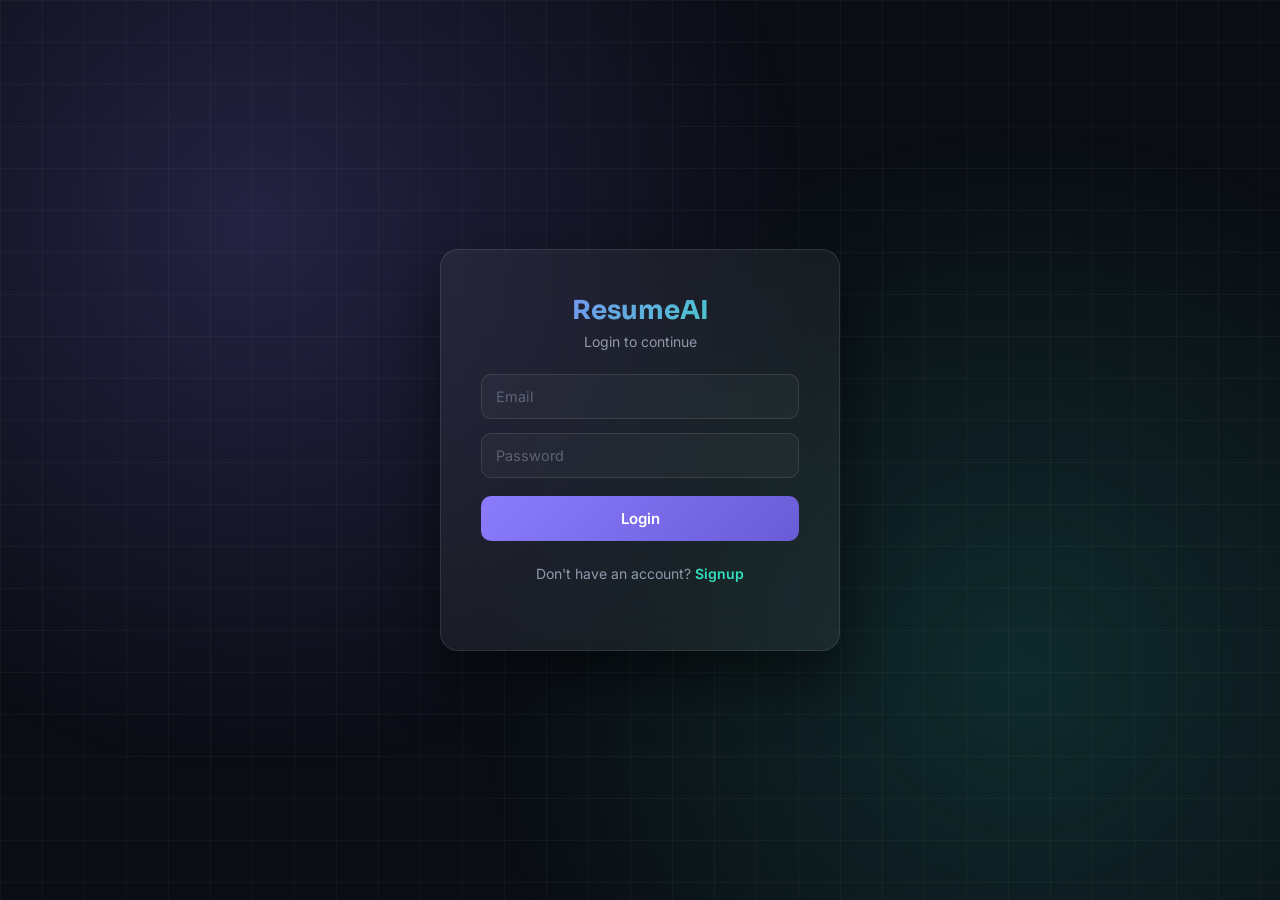
==== frontend/dashboard.html @ e68b4805 "Initial ResumeAI deployment" ====
<!DOCTYPE html>
<html lang="en">

<head>

    <meta charset="UTF-8">

    <meta
        name="viewport"
        content="width=device-width, initial-scale=1.0">

    <title>ResumeAI Dashboard</title>

    <link
        rel="stylesheet"
        href="css/style.css">

    <link
        rel="stylesheet"
        href="css/dashboard.css">

</head>

<body>

<div class="wrapper">

    <!-- Sidebar -->

    <aside class="sidebar">

        <h2>ResumeAI</h2>

        <a
            href="dashboard.html"
            class="active">

            🏠 Dashboard

        </a>

        <a href="resume.html">

            📄 Resume Groups

        </a>

        <a href="comparison.html">

            ⚖ Compare Resume

        </a>

        <a href="applications.html">

            💼 Applications

        </a>

        <a href="profile.html">

            👤 Profile

        </a>

        <a
            href="#"
            id="logoutBtn">

            🚪 Logout

        </a>

    </aside>

    <!-- Main -->

    <div class="main">

        <!-- Navbar -->

        <div class="navbar">

            <div>

                <h1>

                    Dashboard

                </h1>

                <p>

                    Welcome back,

                    <span id="userName">

                        User

                    </span>

                    👋

                </p>

            </div>

            <div class="user-box">

                <button
                    class="btn btn-primary"
                    onclick="window.location.href='resume.html'">

                    + Upload Resume

                </button>

            </div>

        </div>

        <!-- Statistics -->

        <div class="grid">

            <div class="card stat">

                <h2 id="groupCount">

                    0

                </h2>

                <p>

                    Resume Groups

                </p>

            </div>

            <div class="card stat">

                <h2 id="versionCount">

                    0

                </h2>

                <p>

                    Resume Versions

                </p>

            </div>

            <div class="card stat">

                <h2 id="applicationCount">

                    0

                </h2>

                <p>

                    Applications

                </p>

            </div>

            <div class="card stat">

                <h2 id="averageATS">

                    0%

                </h2>

                <p>

                    Average ATS

                </p>

            </div>

        </div>

        <!-- Quick Actions -->

        <div class="section">

            <h2>

                Quick Actions

            </h2>

            <br>

            <button
                class="btn btn-primary"
                onclick="window.location.href='resume.html'">

                Upload Resume

            </button>

            <button
                class="btn btn-success"
                onclick="window.location.href='comparison.html'">

                Compare Resumes

            </button>

            <button
                class="btn btn-warning"
                onclick="window.location.href='applications.html'">

                Applications

            </button>

        </div>

        <!-- Resume Groups -->

        <div class="section">

            <h2>

                Resume Groups

            </h2>

            <br>

            <div
                id="resumeGroups"
                class="grid">

            </div>

        </div>

        <!-- Recent Resume Versions -->

        <div class="section">

            <h2>

                Recent Resume Versions

            </h2>

            <br>

            <div
                id="history">

            </div>

        </div>

    </div>

</div>

<script src="js/api.js"></script>

<script src="js/dashboard.js"></script>

</body>

</html>
---- frontend/css/style.css ----
/* ===========================
   Fonts
=========================== */
@import url('https://fonts.googleapis.com/css2?family=Sora:wght@400;600;700;800&family=Inter:wght@400;500;600&family=JetBrains+Mono:wght@400;500;600&display=swap');

/* ===========================
   Tokens
=========================== */
:root{
    --bg:#0a0d14;
    --bg-soft:#0f131c;
    --panel:rgba(255,255,255,.045);
    --panel-hover:rgba(255,255,255,.07);
    --border:rgba(255,255,255,.09);
    --border-soft:rgba(255,255,255,.06);

    --text:#e8eaf1;
    --text-dim:#9198ac;
    --text-faint:#5c6377;

    --violet:#8b7cff;
    --violet-dim:#6a5bd6;
    --teal:#33e0bd;
    --amber:#f5b84e;
    --rose:#ff6b81;

    --font-display:'Sora',sans-serif;
    --font-body:'Inter',sans-serif;
    --font-mono:'JetBrains Mono',monospace;

    --radius:16px;
    --radius-sm:10px;
    --shadow:0 20px 50px rgba(0,0,0,.45);
}

/* ===========================
   Reset
=========================== */
*{
    margin:0;
    padding:0;
    box-sizing:border-box;
}

body{
    font-family:var(--font-body);
    background:var(--bg);
    color:var(--text);
    min-height:100vh;
    position:relative;
}

/* Ambient scan-grid backdrop -- signature texture, fixed behind everything */
body::before{
    content:"";
    position:fixed;
    inset:0;
    z-index:-2;
    background-image:
        radial-gradient(circle at 18% 20%, rgba(139,124,255,.14), transparent 45%),
        radial-gradient(circle at 82% 78%, rgba(51,224,189,.10), transparent 45%),
        linear-gradient(rgba(255,255,255,.035) 1px, transparent 1px),
        linear-gradient(90deg, rgba(255,255,255,.035) 1px, transparent 1px);
    background-size:auto,auto,42px 42px,42px 42px;
    background-color:var(--bg);
}

a{
    text-decoration:none;
    color:inherit;
}

h1,h2,h3{
    font-family:var(--font-display);
    letter-spacing:-.01em;
}

/* ===========================
   Layout
=========================== */
.wrapper{
    display:flex;
    min-height:100vh;
}

/* ===========================
   Sidebar
=========================== */
.sidebar{
    width:250px;
    background:rgba(15,19,28,.65);
    backdrop-filter:blur(18px);
    -webkit-backdrop-filter:blur(18px);
    border-right:1px solid var(--border-soft);
    color:var(--text);
    padding:26px 20px;
    display:flex;
    flex-direction:column;
    position:relative;
}

.sidebar h2{
    margin-bottom:8px;
    font-size:22px;
    font-weight:700;
    text-align:center;
    background:linear-gradient(135deg,var(--violet),var(--teal));
    -webkit-background-clip:text;
    background-clip:text;
    color:transparent;
}

.sidebar h2::after{
    content:"ATS ANALYZER";
    display:block;
    font-family:var(--font-mono);
    font-size:9px;
    letter-spacing:.2em;
    color:var(--text-faint);
    background:none;
    -webkit-text-fill-color:var(--text-faint);
    text-align:center;
    margin-top:4px;
    margin-bottom:26px;
}

.sidebar a{
    display:flex;
    align-items:center;
    gap:10px;
    padding:13px 16px;
    margin-bottom:6px;
    border-radius:var(--radius-sm);
    color:var(--text-dim);
    font-size:14.5px;
    font-weight:500;
    transition:.2s ease;
    border:1px solid transparent;
}

.sidebar a:hover{
    background:var(--panel-hover);
    color:var(--text);
    border-color:var(--border-soft);
}

.sidebar .active{
    background:linear-gradient(135deg, rgba(139,124,255,.18), rgba(51,224,189,.10));
    color:var(--text);
    font-weight:600;
    border:1px solid rgba(139,124,255,.35);
}

/* ===========================
   Main
=========================== */
.main{
    flex:1;
    padding:36px 40px;
}

/* ===========================
   Navbar
=========================== */
.navbar{
    display:flex;
    justify-content:space-between;
    align-items:center;
    margin-bottom:32px;
}

.navbar h1{
    font-size:28px;
    font-weight:700;
    color:var(--text);
}

.navbar p{
    margin-top:6px;
    color:var(--text-dim);
    font-size:14.5px;
}

.user-box{
    display:flex;
    align-items:center;
    gap:15px;
}

/* ===========================
   Cards (glass)
=========================== */
.card{
    background:var(--panel);
    border:1px solid var(--border);
    border-radius:var(--radius);
    box-shadow:var(--shadow);
    backdrop-filter:blur(16px);
    -webkit-backdrop-filter:blur(16px);
    padding:24px;
    position:relative;
    overflow:hidden;
}

/* signature scan-line sweep across the top edge of every card */
.card::before{
    content:"";
    position:absolute;
    top:0;
    left:-40%;
    width:40%;
    height:1px;
    background:linear-gradient(90deg, transparent, var(--teal), var(--violet), transparent);
    animation:scan 5.5s linear infinite;
    opacity:.8;
}

@keyframes scan{
    0%{ left:-40%; }
    100%{ left:100%; }
}

.grid{
    display:grid;
    grid-template-columns:repeat(auto-fit,minmax(220px,1fr));
    gap:20px;
}

/* ===========================
   Stats
=========================== */
.stat{
    text-align:center;
}

.stat h2{
    font-family:var(--font-mono);
    color:var(--teal);
    font-size:32px;
    font-weight:600;
    margin-bottom:8px;
}

.stat p{
    color:var(--text-dim);
    font-size:13.5px;
    text-transform:uppercase;
    letter-spacing:.06em;
}

/* ===========================
   Buttons
=========================== */
.btn{
    display:inline-block;
    text-align:center;
    padding:12px 22px;
    border:1px solid transparent;
    border-radius:var(--radius-sm);
    cursor:pointer;
    transition:.2s ease;
    font-size:14.5px;
    font-weight:600;
    font-family:var(--font-body);
}

.btn-primary{
    background:linear-gradient(135deg,var(--violet),var(--violet-dim));
    color:#fff;
}
.btn-primary:hover{
    filter:brightness(1.12);
    transform:translateY(-1px);
}

.btn-success{
    background:rgba(51,224,189,.14);
    color:var(--teal);
    border-color:rgba(51,224,189,.35);
}
.btn-success:hover{
    background:rgba(51,224,189,.22);
}

.btn-danger{
    background:rgba(255,107,129,.14);
    color:var(--rose);
    border-color:rgba(255,107,129,.35);
}
.btn-danger:hover{
    background:rgba(255,107,129,.22);
}

.btn-warning{
    background:rgba(245,184,78,.14);
    color:var(--amber);
    border-color:rgba(245,184,78,.35);
}
.btn-warning:hover{
    background:rgba(245,184,78,.22);
}

.btn-secondary{
    background:rgba(255,255,255,.07);
    color:var(--text);
    border-color:var(--border);
}
.btn-secondary:hover{
    background:rgba(255,255,255,.13);
}

.btn-outline{
    background:transparent;
    color:var(--text);
    border:1px solid rgba(255,255,255,.28);
}
.btn-outline:hover{
    background:rgba(255,255,255,.08);
    border-color:var(--violet);
}

/* ===========================
   Forms
=========================== */
input,
textarea,
select{
    width:100%;
    padding:12px 14px;
    margin-top:8px;
    margin-bottom:18px;
    background:rgba(255,255,255,.03);
    border:1px solid var(--border);
    border-radius:var(--radius-sm);
    font-size:14.5px;
    font-family:var(--font-body);
    color:var(--text);
}

input::placeholder,
textarea::placeholder{
    color:var(--text-faint);
}

input:focus,
textarea:focus,
select:focus{
    outline:none;
    border-color:var(--violet);
    box-shadow:0 0 0 3px rgba(139,124,255,.18);
}

select option{
    background:var(--bg-soft);
    color:var(--text);
}

/* ===========================
   Tables
=========================== */
table{
    width:100%;
    border-collapse:collapse;
}

th{
    background:rgba(139,124,255,.12);
    color:var(--text);
    padding:12px;
    text-align:left;
    font-family:var(--font-display);
    font-weight:600;
    font-size:13.5px;
}

td{
    padding:12px;
    border-bottom:1px solid var(--border-soft);
    color:var(--text-dim);
}

/* ===========================
   Section
=========================== */
.section{
    margin-top:30px;
}

/* ===========================
   Responsive
=========================== */
@media(max-width:900px){
    .wrapper{
        flex-direction:column;
    }
    .sidebar{
        width:100%;
    }
    .navbar{
        flex-direction:column;
        gap:15px;
        align-items:flex-start;
    }
    .main{
        padding:24px 20px;
    }
}

/* ===========================
   Toast Notifications
=========================== */
.toast{
    position:fixed;
    bottom:24px;
    right:24px;
    min-width:260px;
    max-width:360px;
    padding:14px 18px;
    border-radius:var(--radius-sm);
    background:rgba(15,19,28,.92);
    backdrop-filter:blur(16px);
    -webkit-backdrop-filter:blur(16px);
    border:1px solid var(--border);
    border-left:4px solid var(--violet);
    color:var(--text);
    font-family:var(--font-body);
    font-size:14px;
    line-height:1.4;
    box-shadow:0 20px 45px rgba(0,0,0,.5);
    opacity:0;
    transform:translateY(16px);
    transition:opacity .3s ease, transform .3s ease;
    z-index:9999;
}

.toast.show{
    opacity:1;
    transform:translateY(0);
}

.toast.success{
    border-left-color:var(--teal);
}

.toast.error{
    border-left-color:var(--rose);
}

.toast.warning{
    border-left-color:var(--amber);
}

.toast.info{
    border-left-color:var(--violet);
}

/* ===========================
   Confirm Modal
=========================== */
.confirm-overlay{
    position:fixed;
    inset:0;
    background:rgba(0,0,0,.55);
    display:flex;
    justify-content:center;
    align-items:center;
    opacity:0;
    transition:opacity .2s ease;
    z-index:10000;
}

.confirm-overlay.show{
    opacity:1;
}

.confirm-box{
    background:var(--panel);
    border:1px solid var(--border);
    backdrop-filter:blur(20px);
    -webkit-backdrop-filter:blur(20px);
    border-radius:var(--radius);
    padding:28px 30px;
    max-width:380px;
    width:90%;
    box-shadow:0 25px 60px rgba(0,0,0,.55);
    transform:translateY(10px);
    transition:transform .2s ease;
}

.confirm-overlay.show .confirm-box{
    transform:translateY(0);
}

.confirm-message{
    color:var(--text);
    font-size:15px;
    line-height:1.5;
    margin-bottom:22px;
}

.confirm-actions{
    display:flex;
    justify-content:flex-end;
    gap:12px;
}

/* ===========================
   Score Breakdown
=========================== */
.breakdown-row{
    margin-bottom:16px;
}

.breakdown-label{
    display:flex;
    justify-content:space-between;
    font-size:13.5px;
    color:var(--text-dim);
    margin-bottom:6px;
}

.breakdown-bar{
    width:100%;
    height:8px;
    background:rgba(255,255,255,.07);
    border-radius:6px;
    overflow:hidden;
}

.breakdown-fill{
    height:100%;
    background:linear-gradient(90deg,var(--violet),var(--teal));
    border-radius:6px;
    transition:width .4s ease;
}

.breakdown-empty{
    color:var(--text-dim);
    font-size:14px;
}

.breakdown-caption{
    font-size:12px;
    color:var(--text-dim);
    font-style:italic;
    margin-top:4px;
}
---- frontend/css/dashboard.css ----
/* ===========================
   Quick Actions
=========================== */
.section h2{
    margin-bottom:20px;
    color:var(--text);
    font-size:19px;
}

.section .btn{
    margin-right:12px;
    margin-bottom:10px;
}

/* ===========================
   Resume Groups
=========================== */
#resumeGroups{
    display:grid;
    grid-template-columns:repeat(auto-fit,minmax(250px,1fr));
    gap:20px;
}

.group-card{
    background:var(--panel);
    border:1px solid var(--border);
    border-radius:var(--radius);
    padding:22px;
    transition:.25s ease;
}

.group-card:hover{
    transform:translateY(-5px);
    border-color:rgba(139,124,255,.4);
    box-shadow:0 16px 34px rgba(0,0,0,.5);
}

.group-card h3{
    margin-bottom:10px;
    color:var(--violet);
    font-family:var(--font-display);
}

.group-card p{
    color:var(--text-dim);
    margin-bottom:15px;
    font-size:14px;
}

/* ===========================
   Recent Resume Versions
=========================== */
#history{
    display:flex;
    flex-direction:column;
    gap:16px;
}

.history-card{
    display:flex;
    justify-content:space-between;
    align-items:center;
    background:var(--panel);
    border:1px solid var(--border);
    border-radius:var(--radius);
    padding:20px 22px;
    transition:.25s ease;
}

.history-card:hover{
    transform:translateY(-3px);
    border-color:var(--border);
    background:var(--panel-hover);
}

.history-left h3{
    color:var(--text);
    margin-bottom:6px;
    font-size:16px;
}

.history-left p{
    color:var(--text-dim);
    font-size:13.5px;
}

.score{
    font-family:var(--font-mono);
    font-size:24px;
    font-weight:600;
    color:var(--teal);
}

/* ===========================
   Empty State
=========================== */
.empty{
    background:var(--panel);
    border:1px dashed var(--border);
    padding:40px;
    text-align:center;
    border-radius:var(--radius);
    color:var(--text-dim);
}

/* ===========================
   Responsive
=========================== */
@media(max-width:768px){
    .history-card{
        flex-direction:column;
        align-items:flex-start;
        gap:14px;
    }
    .section .btn{
        width:100%;
    }
}

/* ===========================
   Versions Page (header + container layout)
=========================== */
header{
    background:rgba(15,19,28,.7);
    backdrop-filter:blur(16px);
    -webkit-backdrop-filter:blur(16px);
    border-bottom:1px solid var(--border-soft);
    display:flex;
    justify-content:space-between;
    align-items:center;
    padding:18px 30px;
}

header h1{
    font-family:var(--font-display);
    font-size:20px;
    font-weight:700;
    background:linear-gradient(135deg,var(--violet),var(--teal));
    -webkit-background-clip:text;
    background-clip:text;
    color:transparent;
}

header button{
    background:transparent;
    color:var(--text-dim);
    border:1px solid var(--border);
    padding:10px 16px;
    border-radius:10px;
    cursor:pointer;
    font-size:13.5px;
    transition:.2s ease;
}

header button:hover{
    color:var(--text);
    border-color:var(--violet);
    background:rgba(139,124,255,.08);
}

.container{
    width:90%;
    max-width:900px;
    margin:40px auto;
}

#versionsList .card{
    margin-bottom:20px;
}

#versionsList h2{
    margin-bottom:10px;
    font-size:19px;
}

#versionsList p{
    color:var(--text-dim);
    margin-bottom:8px;
    font-size:14px;
}

#versionsList button{
    margin-top:10px;
    margin-right:10px;
    padding:10px 18px;
    border:1px solid var(--border);
    border-radius:10px;
    background:rgba(139,124,255,.12);
    color:var(--violet);
    cursor:pointer;
    font-size:13.5px;
    transition:.2s ease;
}

#versionsList button:hover{
    background:rgba(139,124,255,.2);
}
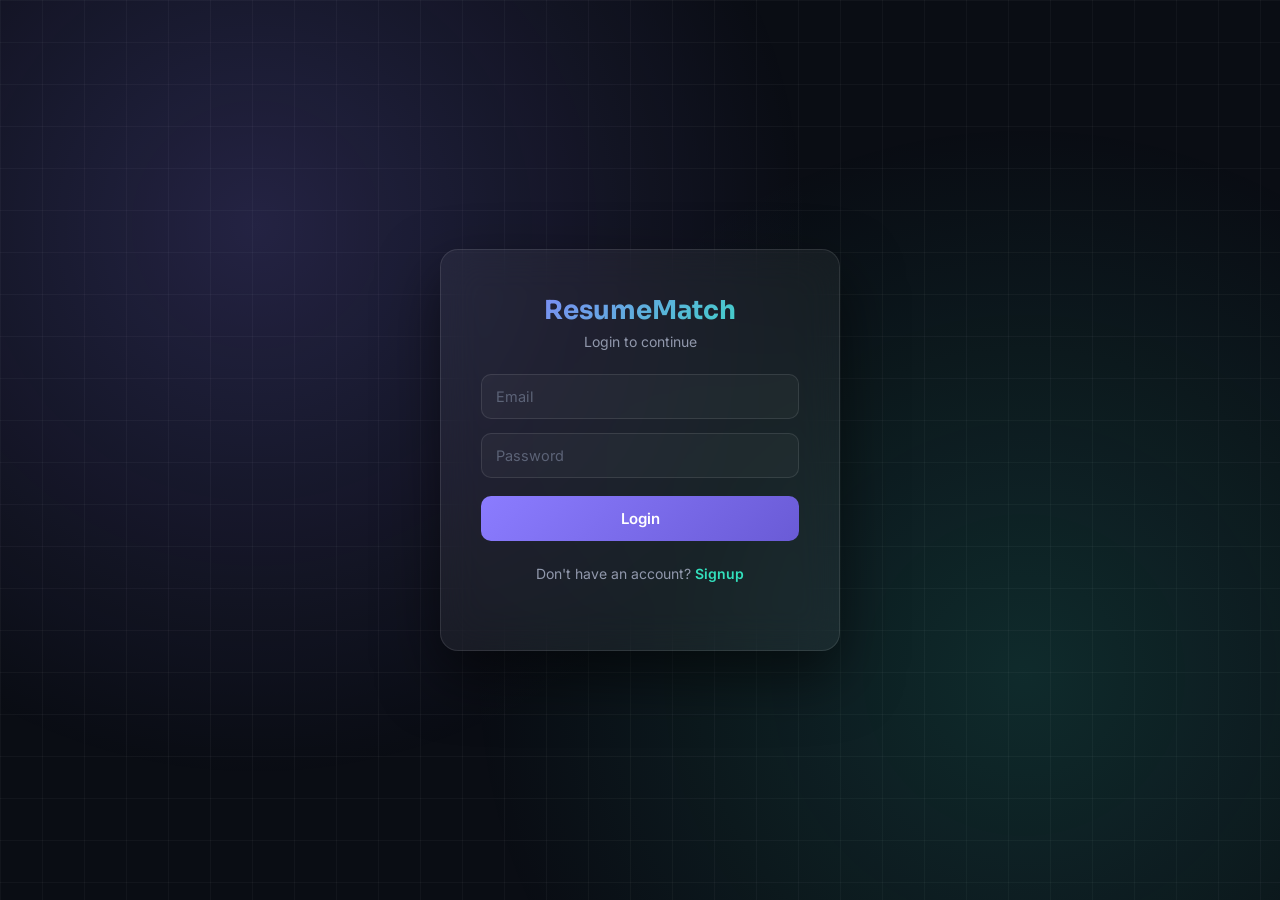
==== commit c7f5e35c: "Rename project to ResumeMatch and update branding" ====
--- a/frontend/dashboard.html
+++ b/frontend/dashboard.html
@@ -1,3 +1,4 @@
+
 <!DOCTYPE html>
 <html lang="en">
 
@@ -9,7 +10,7 @@
         name="viewport"
         content="width=device-width, initial-scale=1.0">
 
-    <title>ResumeAI Dashboard</title>
+    <title>ResumeMatch Dashboard</title>
 
     <link
         rel="stylesheet"
@@ -29,7 +30,7 @@
 
     <aside class="sidebar">
 
-        <h2>ResumeAI</h2>
+        <h2>ResumeMatch</h2>
 
         <a
             href="dashboard.html"
@@ -40,27 +41,19 @@
         </a>
 
         <a href="resume.html">
-
             📄 Resume Groups
-
         </a>
 
         <a href="comparison.html">
-
             ⚖ Compare Resume
-
         </a>
 
         <a href="applications.html">
-
             💼 Applications
-
         </a>
 
         <a href="profile.html">
-
             👤 Profile
-
         </a>
 
         <a
@@ -83,24 +76,12 @@
 
             <div>
 
-                <h1>
-
-                    Dashboard
-
-                </h1>
+                <h1>Dashboard</h1>
 
                 <p>
-
                     Welcome back,
-
-                    <span id="userName">
-
-                        User
-
-                    </span>
-
+                    <span id="userName">User</span>
                     👋
-
                 </p>
 
             </div>
@@ -124,67 +105,23 @@
         <div class="grid">
 
             <div class="card stat">
-
-                <h2 id="groupCount">
-
-                    0
-
-                </h2>
-
-                <p>
-
-                    Resume Groups
-
-                </p>
-
-            </div>
-
-            <div class="card stat">
-
-                <h2 id="versionCount">
-
-                    0
-
-                </h2>
-
-                <p>
-
-                    Resume Versions
-
-                </p>
-
-            </div>
-
-            <div class="card stat">
-
-                <h2 id="applicationCount">
-
-                    0
-
-                </h2>
-
-                <p>
-
-                    Applications
-
-                </p>
-
-            </div>
-
-            <div class="card stat">
-
-                <h2 id="averageATS">
-
-                    0%
-
-                </h2>
-
-                <p>
-
-                    Average ATS
-
-                </p>
-
+                <h2 id="groupCount">0</h2>
+                <p>Resume Groups</p>
+            </div>
+
+            <div class="card stat">
+                <h2 id="versionCount">0</h2>
+                <p>Resume Versions</p>
+            </div>
+
+            <div class="card stat">
+                <h2 id="applicationCount">0</h2>
+                <p>Applications</p>
+            </div>
+
+            <div class="card stat">
+                <h2 id="averageATS">0%</h2>
+                <p>Average ATS</p>
             </div>
 
         </div>
@@ -193,11 +130,7 @@
 
         <div class="section">
 
-            <h2>
-
-                Quick Actions
-
-            </h2>
+            <h2>Quick Actions</h2>
 
             <br>
 
@@ -231,11 +164,7 @@
 
         <div class="section">
 
-            <h2>
-
-                Resume Groups
-
-            </h2>
+            <h2>Resume Groups</h2>
 
             <br>
 
@@ -251,18 +180,11 @@
 
         <div class="section">
 
-            <h2>
-
-                Recent Resume Versions
-
-            </h2>
+            <h2>Recent Resume Versions</h2>
 
             <br>
 
-            <div
-                id="history">
-
-            </div>
+            <div id="history"></div>
 
         </div>
 
@@ -271,9 +193,8 @@
 </div>
 
 <script src="js/api.js"></script>
-
 <script src="js/dashboard.js"></script>
 
 </body>
 
-</html>+</html>
--- a/frontend/css/style.css
+++ b/frontend/css/style.css
@@ -111,7 +111,7 @@
 }
 
 .sidebar h2::after{
-    content:"ATS ANALYZER";
+    content:"RESUME & CAREER MANAGER";
     display:block;
     font-family:var(--font-mono);
     font-size:9px;
